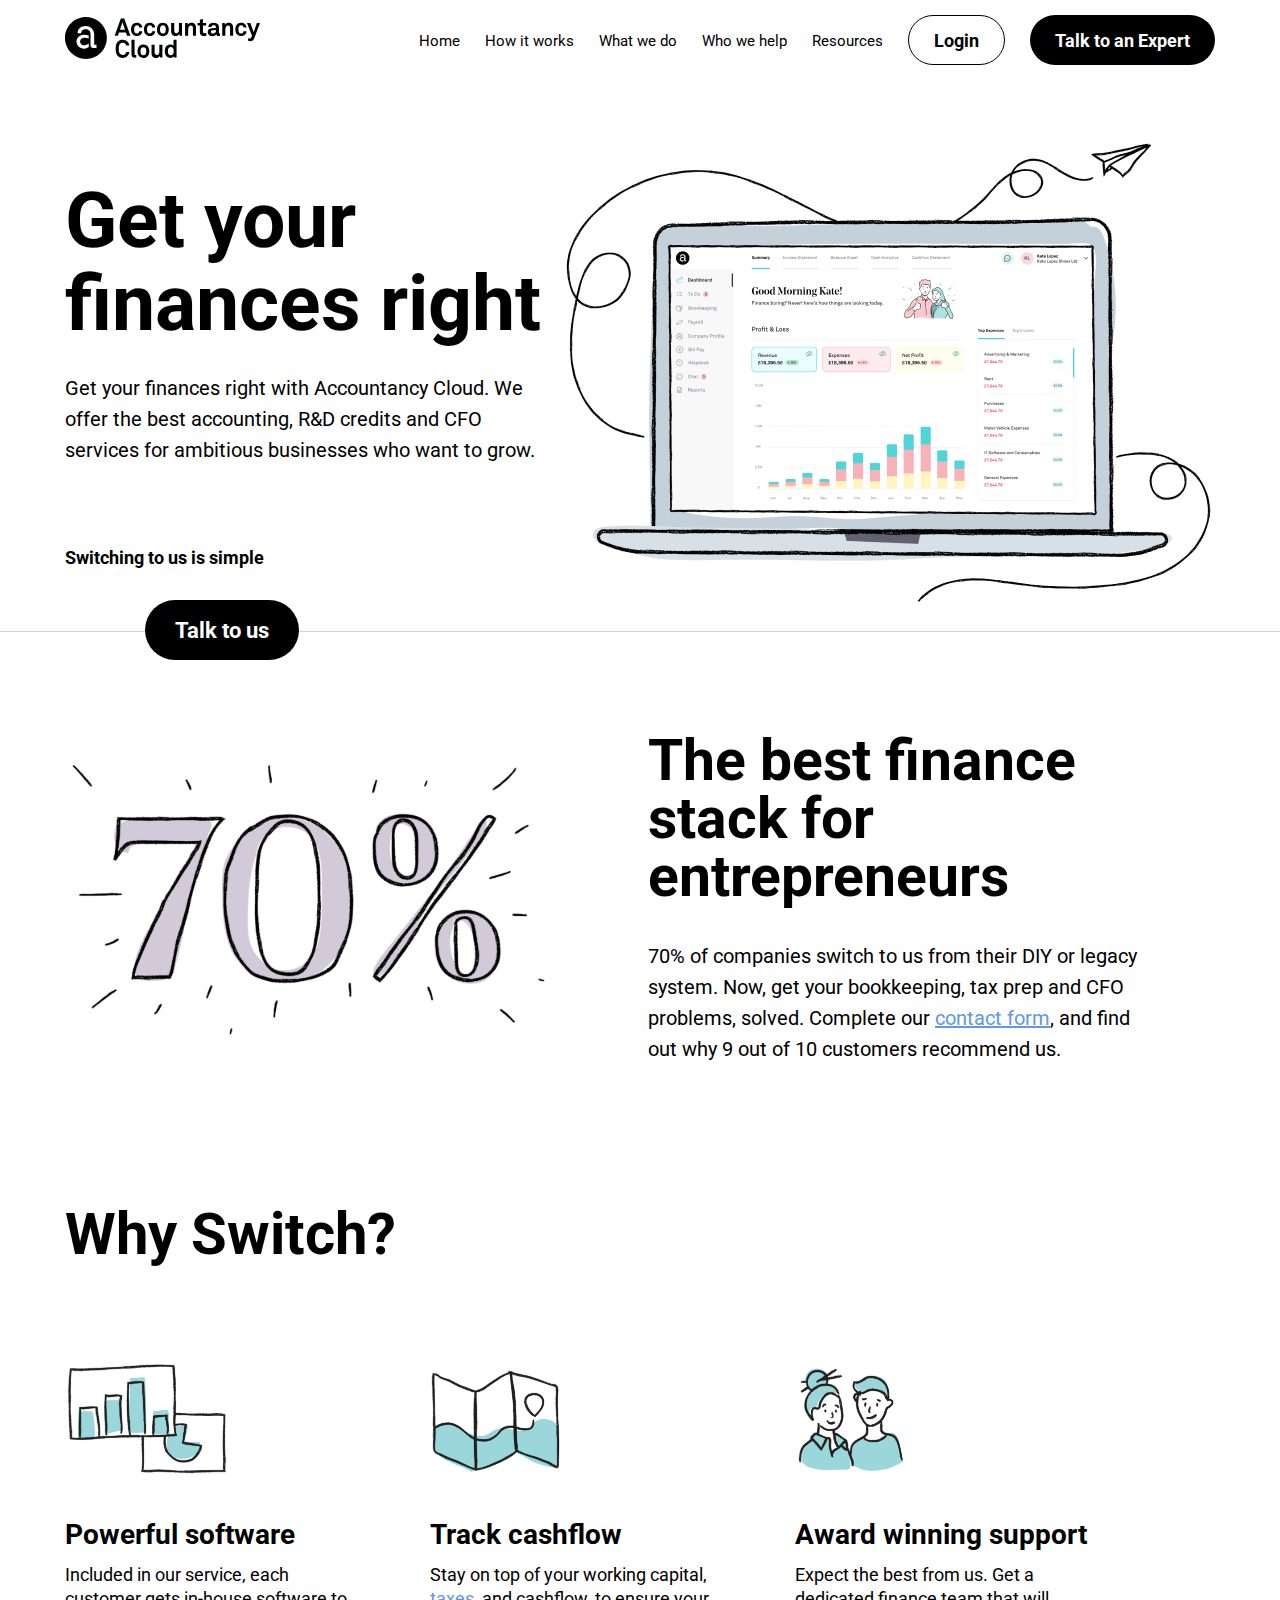
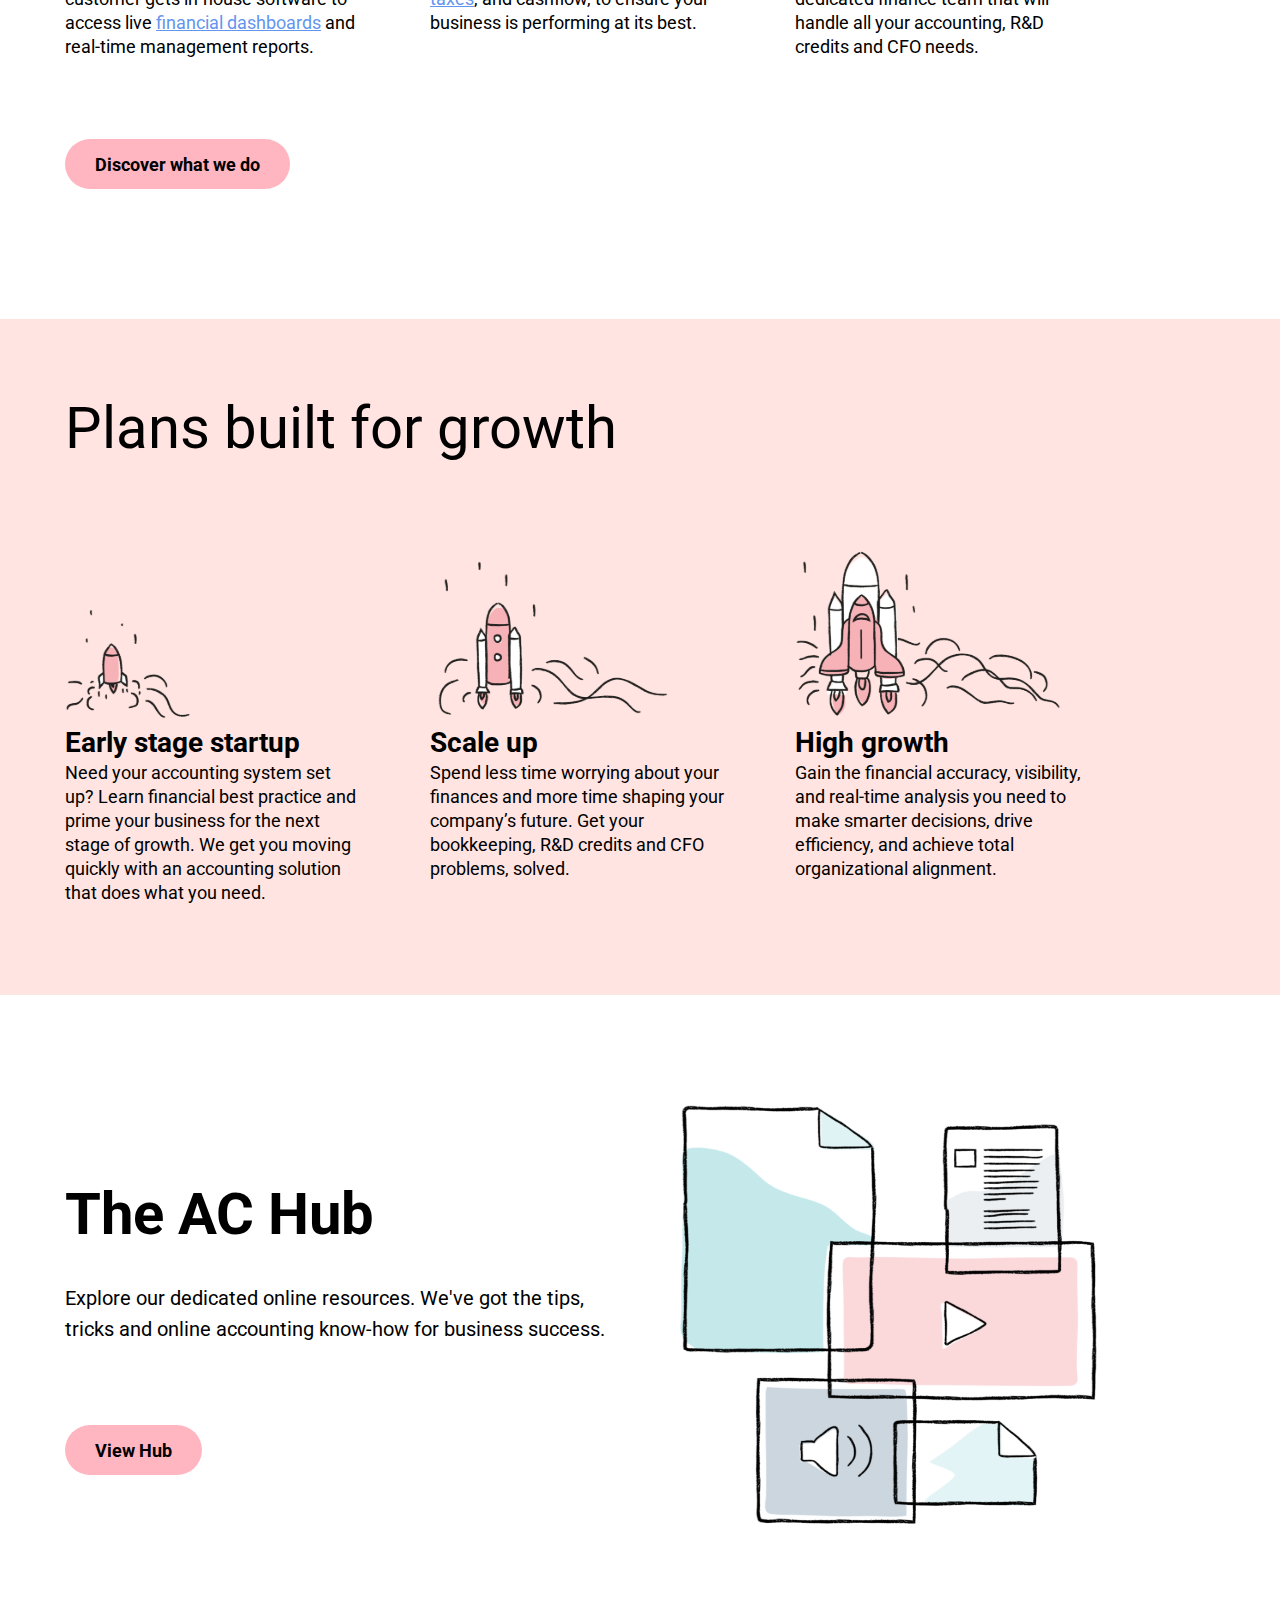
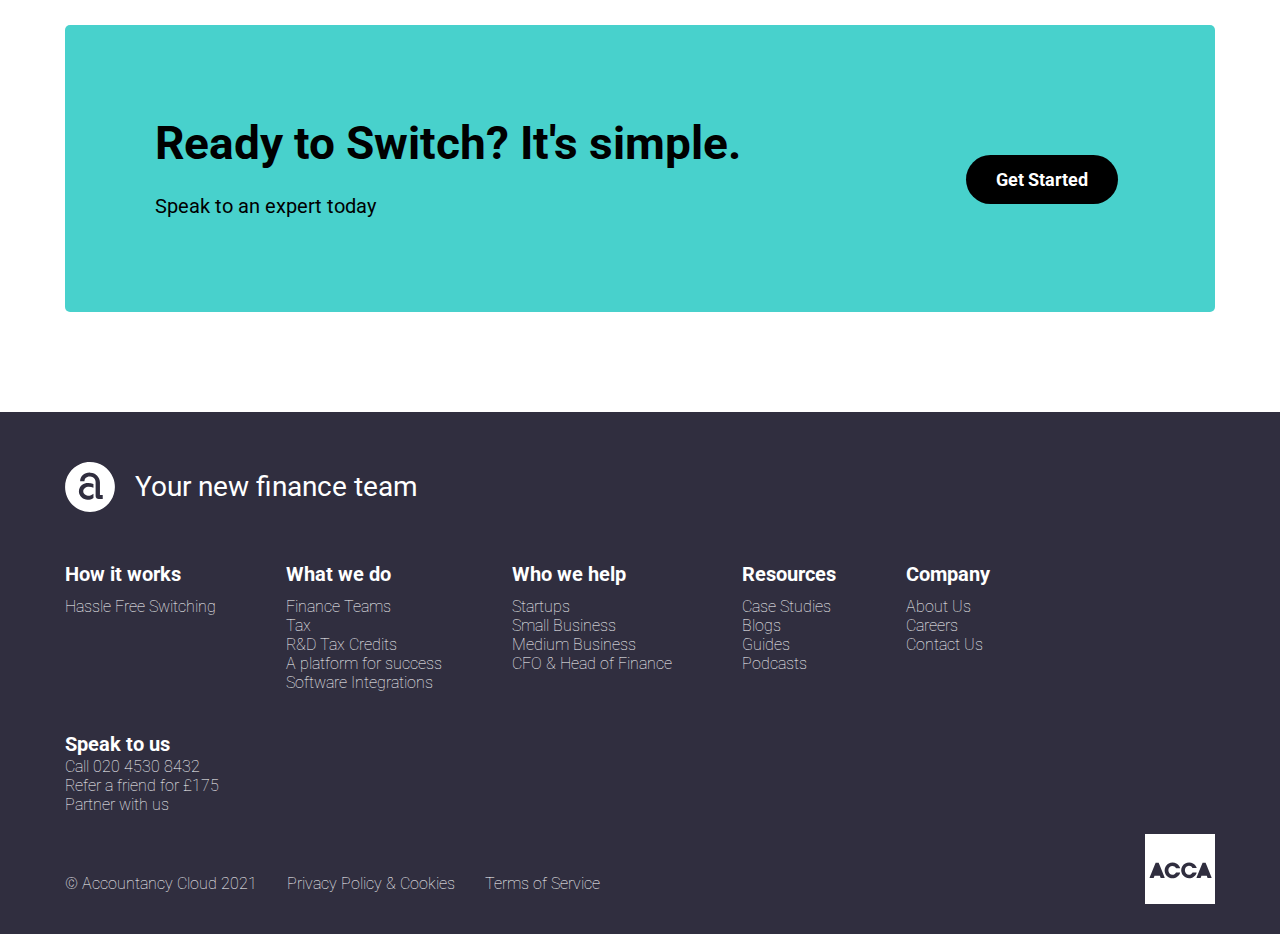
==== Lecture tips/lesson6 (верстка)/index.html @ 52d81e80 "fgh" ====
<!DOCTYPE html>
<html lang="en">
<head>
    <meta charset="UTF-8">
    <meta name="viewport" content="width=device-width,initial-scale=1,maximum-scale=1,user-scalable=no"/>
    <meta http-equiv="X-UA-Compatible" content="IE=edge"/>
    <title>Title</title>
    <link rel="preconnect" href="https://fonts.googleapis.com">
    <link rel="preconnect" href="https://fonts.gstatic.com" crossorigin>
    <link href="https://fonts.googleapis.com/css2?family=Roboto:ital,wght@0,100;0,300;0,400;0,500;0,700;0,900;1,100;1,300;1,400;1,500;1,700;1,900&display=swap"
          rel="stylesheet">
    <link rel="stylesheet" href="style.css">
</head>
<body>

<header class="header">
    <div class="header_info wrap">
        <div class="header_logo">
            <img src="images/Logo.svg" alt="Logo ">
        </div>
        <nav class="nav_menu">
            <div class="nav_menu_item"><a href="#">Home</a></div>
            <div class="nav_menu_item"><a href="#">How it works</a></div>
            <div class="nav_menu_item"><a href="#">What we do</a></div>
            <div class="nav_menu_item"><a href="#">Who we help</a></div>
            <div class="nav_menu_item"><a href="#">Resources</a></div>

            <button class="nav_btn nav_btn_login">Login</button>
            <button class="nav_btn nav_btn_expert">Talk to an Expert</button>
        </nav>
    </div>

    <div class="bottom_line">
        <div class="header_container wrap">
            <div class="header_contant">
                <h1 class="header_contant_title">Get your finances right</h1>
                <p>Get your finances right with Accountancy Cloud. We offer the best accounting, R&D credits and CFO
                    services for ambitious businesses who want to grow.</p>
                <h4>Switching to us is simple</h4>
            </div>
            <div class="header_contant_img">
                <img src="images/Laptop.png" alt="Background app">
            </div>
        </div>
    </div>

    <button class="header_button_bottom">Talk to us</button>
</header>

<div class="blockTwo wrap">
    <div class="image_blockTwo">
        <img src="images/image_blockTwo.svg" alt="Block Two">
    </div>
    <div class="info_blockTwo">
        <div class="title_blockTwo">The best finance stack for entrepreneurs</div>
        <div class="text_blockTwo">70% of companies switch to us from their DIY or legacy system. Now, get your
            bookkeeping, tax prep and CFO problems, solved. Complete our <span>contact form</span>, and find out why 9
            out of 10
            customers recommend us.
        </div>
    </div>
</div>

<div class="blockThree wrap">
    <h2>Why Switch?</h2>

    <div class="cardsList_blockThree">
        <div class="card_blockThree">
            <img src="images/cardOne.svg" alt="Card One">
            <h3>Powerful software</h3>
            <p>Included in our service, each customer gets in-house software to access live
                <span>financial dashboards</span> and
                real-time management reports.</p>
        </div>
        <div class="card_blockThree">
            <img src="images/cardTwo.svg" alt="Card Two">
            <h3>Track cashflow</h3>
            <p>Stay on top of your working capital, <span>taxes</span>, and cashflow, to ensure your business is
                performing at its
                best.</p>
        </div>
        <div class="card_blockThree">
            <img src="images/cardThree.svg" alt="Card Three">
            <h3>Award winning support</h3>
            <p>Expect the best from us. Get a dedicated finance team that will handle all your accounting, R&D credits
                and CFO needs.</p>
        </div>
    </div>

    <button class="button_blockThree">Discover what we do</button>
</div>

<div class="blockFour">
    <div class="inner_blockFour wrap">
        <h2>Plans built for growth</h2>

        <div class="cardsList_blockFour">
            <div class="card_blockFour">
                <img src="images/cardFour.svg" alt="Card Four">
                <h3>Early stage startup</h3>
                <p>Need your accounting system set up? Learn financial best practice and prime your business for the
                    next stage of growth. We get you moving quickly with an accounting solution that does what you
                    need.</p>
            </div>
            <div class="card_blockFour">
                <img src="images/cardFive.svg" alt="Card Five">
                <h3>Scale up</h3>
                <p>Spend less time worrying about your finances and more time shaping your company’s future. Get
                    your bookkeeping, R&D credits and CFO problems, solved.</p>
            </div>
            <div class="card_blockFour">
                <img src="images/cardSix.svg" alt="Card Six">
                <h3>High growth</h3>
                <p>Gain the financial accuracy, visibility, and real-time analysis you need to make smarter
                    decisions, drive efficiency, and achieve total organizational alignment.</p>
            </div>
        </div>
    </div>
</div>

<div class="blockFive wrap">
    <div class="left_blockFive">
        <h3>The AC Hub</h3>
        <p>Explore our dedicated online resources. We've got the tips, tricks and online accounting know-how for
            business success.</p>
        <button>View Hub</button>
    </div>
    <div class="right_blockFive">
        <img src="images/blockFive.svg" alt="Block Five">
    </div>
</div>

<div class="blockSix">
    <div class="wrap_blockSix wrap">
        <div class="left_blockSix">
            <h3>Ready to Switch? It's simple.</h3>
            <p>Speak to an expert today</p>
        </div>
        <div class="right_blockSix">
            <button>Get Started</button>
        </div>
    </div>
</div>

<div class="containerSeven">
    <div class="containerSeven_wrap wrap">

        <div class="topBox">
            <img src="images/TopBar.svg" alt="Top Box">
            <h4>Your new finance team</h4>
        </div>

        <div class="centralBox">
            <div>
                <h4><a href="#">How it works</a></h4>
                <p><a href="#">Hassle Free Switching</a></p>
            </div>

            <div>
                <h4><a href="#">What we do</a></h4>
                <p><a href="#">Finance Teams</a></p>
                <p><a href="#">Tax</a></p>
                <p><a href="#">R&D Tax Credits</a></p>
                <p><a href="#">A platform for success</a></p>
                <p><a href="#">Software Integrations</a></p>
            </div>

            <div>
                <h4><a href="#">Who we help</a></h4>
                <p><a href="#">Startups</a></p>
                <p><a href="#">Small Business</a></p>
                <p><a href="#">Medium Business</a></p>
                <p><a href="#">CFO & Head of Finance</a></p>
            </div>

            <div>
                <h4><a href="#">Resources</a></h4>
                <p><a href="#">Case Studies</a></p>
                <p><a href="#">Blogs</a></p>
                <p><a href="#">Guides</a></p>
                <p><a href="#">Podcasts</a></p>
            </div>

            <div>
                <h4><a href="#">Company</a></h4>
                <p><a href="#">About Us</a></p>
                <p><a href="#">Careers</a></p>
                <p><a href="#">Contact Us</a></p>
            </div>
        </div>

        <div class="central_secondBox">
            <h4><a href="#">Speak to us</a></h4>
            <p><a href="#">Call 020 4530 8432</a></p>
            <p><a href="#">Refer a friend for £175</a></p>
            <p><a href="#">Partner with us</a></p>
        </div>

        <div class="bottomBox">
            <div class="bottomBox_left">
                <p><a href="#">© Accountancy Cloud 2021</a></p>
                <p><a href="#">Privacy Policy & Cookies</a></p>
                <p><a href="#">Terms of Service</a></p>
            </div>
            <div class="bottomBox_right">
                <img src="images/BottomBox.svg" alt="Bottom Box">
            </div>
        </div>

    </div>
</div>

</body>
</html>
---- Lecture tips/lesson6 (верстка)/style.css ----
* {
    font-family: 'Roboto', sans-serif;
    margin: 0;
    padding: 0;
}
:root {
    --black-color: #000;
}
.wrap {
    max-width: 1150px;
    margin: 0 auto;
}

/* Меню 1 */
.nav_menu_item > a {
    font-size: 15px;
    line-height: 16px;
    color: var(--black-color);
    text-decoration: none;
}
.header {

}
.header_info {
    height: 80px;
    display: flex;
    align-items: center;
    justify-content: space-between;

}
.nav_menu  {
    display: flex;
    align-items: center;
    grid-column-gap: 25px;
}
.nav_btn {
    height: 50px;
    box-sizing: border-box;
    border-radius: 100px;
    font-weight: bold;
    font-size: 18px;
    line-height: 25px;
    padding: 0 25px;
    cursor: pointer;
    transition: box-shadow .35s ;
}
.nav_btn:hover {
    box-shadow: 0px 0px 10px 1px #000000;
}
.nav_btn_login {
    border: 1px solid var(--black-color);
    background: none;
    color: var(--black-color);
}
.nav_btn_expert {
    color: white;
    background: var(--black-color);
    border: none ;
}

/* Блок 1 */
.header_container {
    display: flex;
    justify-content: space-between;
}
.header_contant_title {
    padding-top: 100px;
    font-weight: bold;
    font-size: 77px;
    line-height: 83px;
}
.header_contant_img {
    padding-top: 30px;
}
.header_contant > p {
    margin-top: 27px;
    font-size: 20px;
    line-height: 31px;
}
.header_contant > h4 {
    margin-top: 80px;
    font-weight: bold;
    font-size: 18px;
    line-height: 24px;
}
.bottom_line {
    border-bottom: 1px solid lightgrey;
    position: relative;
}
.header_button_bottom {
    border-radius: 100px;
    background: var(--black-color);
    color: white;
    height: 60px;
    font-weight: bold;
    font-size: 22px;
    line-height: 25px;
    padding: 0 30px;
    border: none;
    cursor: pointer;
    transition: box-shadow .35s ;
    position: absolute;
    left: 145px;
    top: 600px;
}
.header_button_bottom:hover{
    box-shadow: 0px 0px 10px 1px #000000;
}
.header {
    margin-bottom: 100px;
}

/* Блок 2 */
.blockTwo {
    display: flex;
    margin-bottom: 140px;
}
.info_blockTwo {
    display: flex;
    flex-direction: column;
    grid-column-gap: 35px;
    margin-left: 100px;
}
.title_blockTwo {
    font-weight: bold;
    font-size: 57px;
    line-height: 58px;
}
.text_blockTwo {
    font-weight: normal;
    font-size: 20px;
    line-height: 31px;
    margin-top: 35px;
    width: 515px;
}
.text_blockTwo > span {
    color: cornflowerblue;
    text-decoration: underline cornflowerblue;
}
.image_blockTwo {
    display: flex;
    align-items: center;
    justify-content: center;
}

/* Блок 3 */
.blockThree > h2 {
    font-weight: bold;
    font-size: 58px;
    line-height: 58px;
}
.cardsList_blockThree {
    display: flex;
    grid-column-gap: 70px;
    margin: 80px 0;
}
.card_blockThree {
    max-width: 295px;
}
.card_blockThree > h3 {
    font-weight: bold;
    font-size: 28px;
    line-height: 36px;
    margin-top: 20px;
}
.card_blockThree > p {
    font-weight: normal;
    font-size: 18px;
    line-height: 24px;
    margin-top: 10px;
}
.card_blockThree > p > span {
    color: cornflowerblue;
    text-decoration: underline cornflowerblue;
}
.button_blockThree {
    margin-bottom: 130px;
    height: 50px;
    box-sizing: border-box;
    padding: 10px 30px;
    background: lightpink;
    font-weight: bold;
    font-size: 18px;
    line-height: 25px;
    border: none;
    border-radius: 100px;
    cursor: pointer;
    transition: box-shadow .35s ;
}
.button_blockThree:hover {
    box-shadow: 0px 0px 10px 1px #000000;
}

/* Блок 4 */
.blockFour {
    background: mistyrose;
}
.inner_blockFour > h2 {
    font-weight: normal;
    font-size: 58px;
    line-height: 58px;
    padding: 80px 0 90px;
}
.cardsList_blockFour {
    display: flex;
    grid-column-gap: 70px;
}
.card_blockFour {
    max-width: 295px;
    margin-bottom: 90px;
}
.card_blockFour > h3 {
    font-weight: bold;
    font-size: 28px;
    line-height: 36px;
}
.card_blockFour > p {
    font-weight: normal;
    font-size: 18px;
    line-height: 24px;
}

/* Блок 5 */
.blockFive {
    display: flex;
}
.left_blockFive > h3 {
    font-weight: bold;
    font-size: 58px;
    line-height: 58px;
    padding-top: 190px;
}
.left_blockFive > p {
    font-weight: normal;
    font-size: 20px;
    line-height: 31px;
    max-width: 550px;
    padding-top: 40px;
}
.left_blockFive > button {
    height: 50px;
    padding: 10px 30px;
    box-sizing: border-box;
    border: none;
    background: lightpink;
    border-radius: 100px;
    cursor: pointer;
    transition: box-shadow .35s ;
    font-weight: bold;
    font-size: 18px;
    line-height: 25px;
    margin: 80px 0 150px;
}
.left_blockFive > button:hover {
    box-shadow: 0px 0px 10px 1px #000000;
}
.right_blockFive > img {
    margin-top: 110px;
}

/* Блок 6 */
.wrap_blockSix {
    display: flex;
    background: mediumturquoise;
    border-radius: 5px;
}
.left_blockSix > h3 {
    font-weight: bold;
    font-size: 46px;
    line-height: 56px;
    max-width: 600px;
    padding: 90px 0 0 90px;
}
.left_blockSix > p {
    font-weight: normal;
    font-size: 20px;
    line-height: 31px;
    padding: 20px 0 90px 90px;
}
.right_blockSix {
    margin-top: 130px;
    margin-left: 225px;
}
.right_blockSix > button {
    box-sizing: border-box;
    font-weight: bold;
    font-size: 18px;
    line-height: 25px;
    padding: 12px 30px;
    color: white;
    background: var(--black-color);
    border: none;
    border-radius: 100px;
    cursor: pointer;
    transition: box-shadow .35s ;
}
.right_blockSix > button:hover {
    box-shadow: 0px 0px 10px 1px #000000;
}

/* Блок 7 */
.containerSeven {
    background: #302E3F;;
    color: white;
}
.topBox {
    display: flex;
    height: 50px;
    align-items: center;
    grid-column-gap: 20px;
    padding: 50px 0;
    margin-top: 100px;
}
.topBox > h4 {
    font-weight: normal;
    font-size: 28px;
    line-height: 36px;
}
.centralBox {
    display: flex;
    grid-column-gap: 70px;
    padding-bottom: 40px;
}
.centralBox > div {
    max-width: 170px;
}
.centralBox > div > h4 > a, p > a {
    text-decoration: none;
    color: white;
}
.centralBox > div > h4 > a {
    font-weight: bold;
    font-size: 20px;
    line-height: 25px;
}
.centralBox > div > h4 {
    padding-bottom: 10px;
}
.centralBox > div > p > a {
    font-weight: lighter;
    font-size: 16px;
    line-height: 16px;
}
.central_secondBox > h4 > a, p > a {
    text-decoration: none;
    color: white;
}
.central_secondBox > h4 > a {
    font-weight: bold;
    font-size: 20px;
    line-height: 25px;
}
.central_secondBox > p > a {
    font-weight: lighter;
    font-size: 16px;
    line-height: 16px;
}
.bottomBox {
    display: flex;
    justify-content: space-between;
    height: 100px;
    margin-top: 20px;
}
.bottomBox_left {
    display: flex;
    align-items: center;
    grid-column-gap: 30px;
}
.bottomBox_left > p > a {
    font-weight: lighter;
    font-size: 16px;
    line-height: 22px;
}
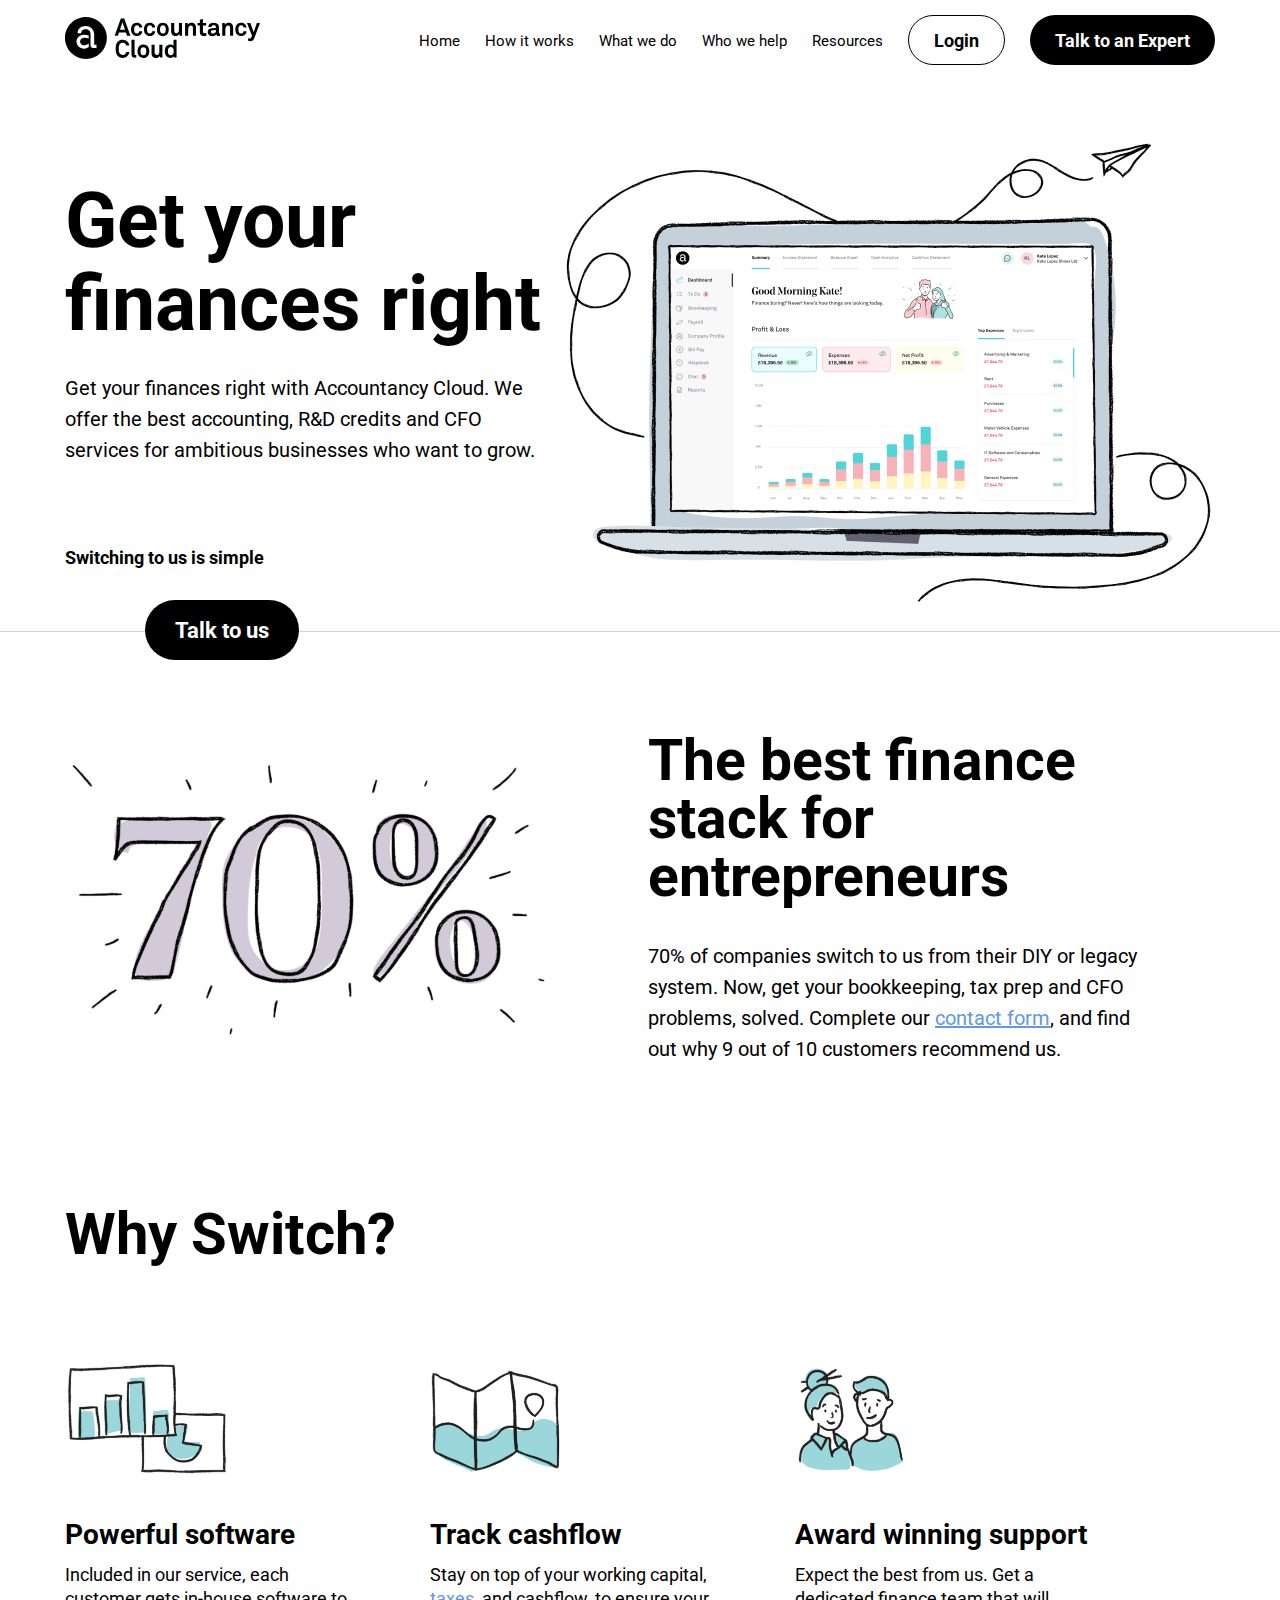
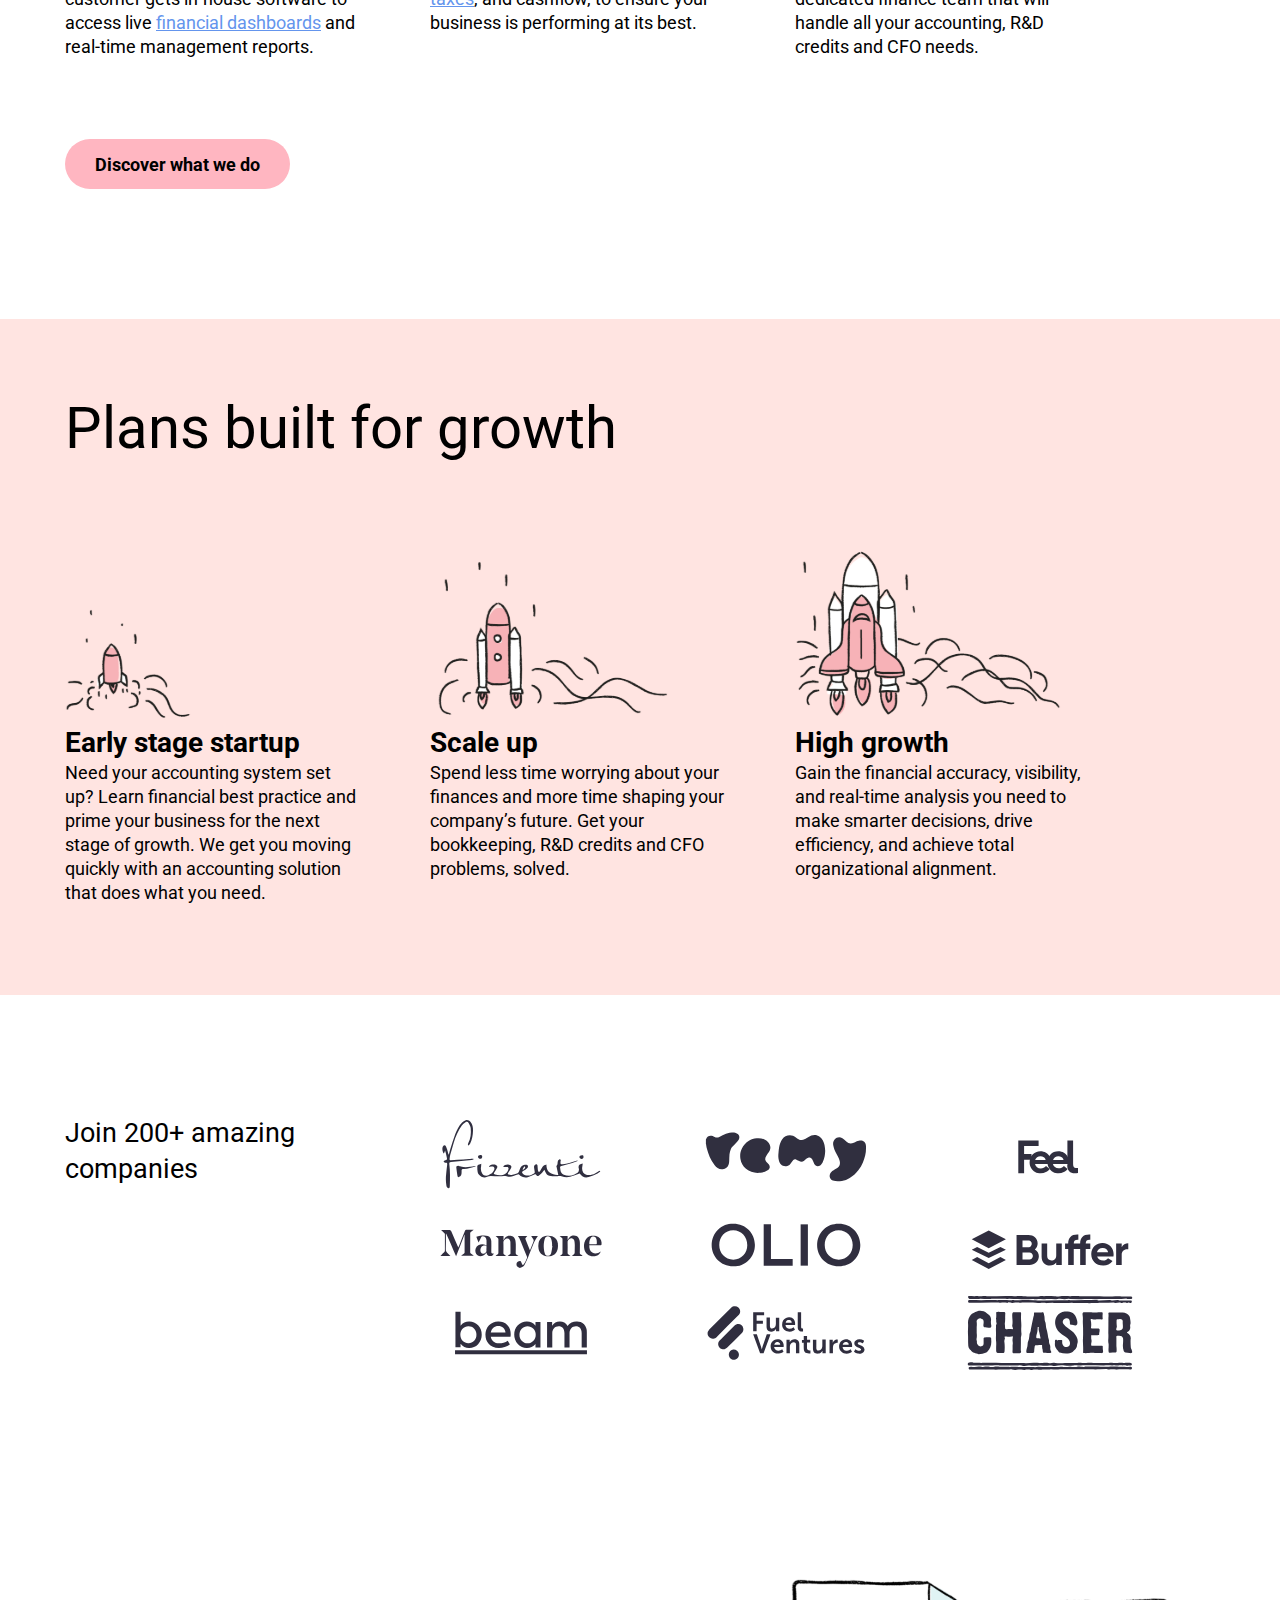
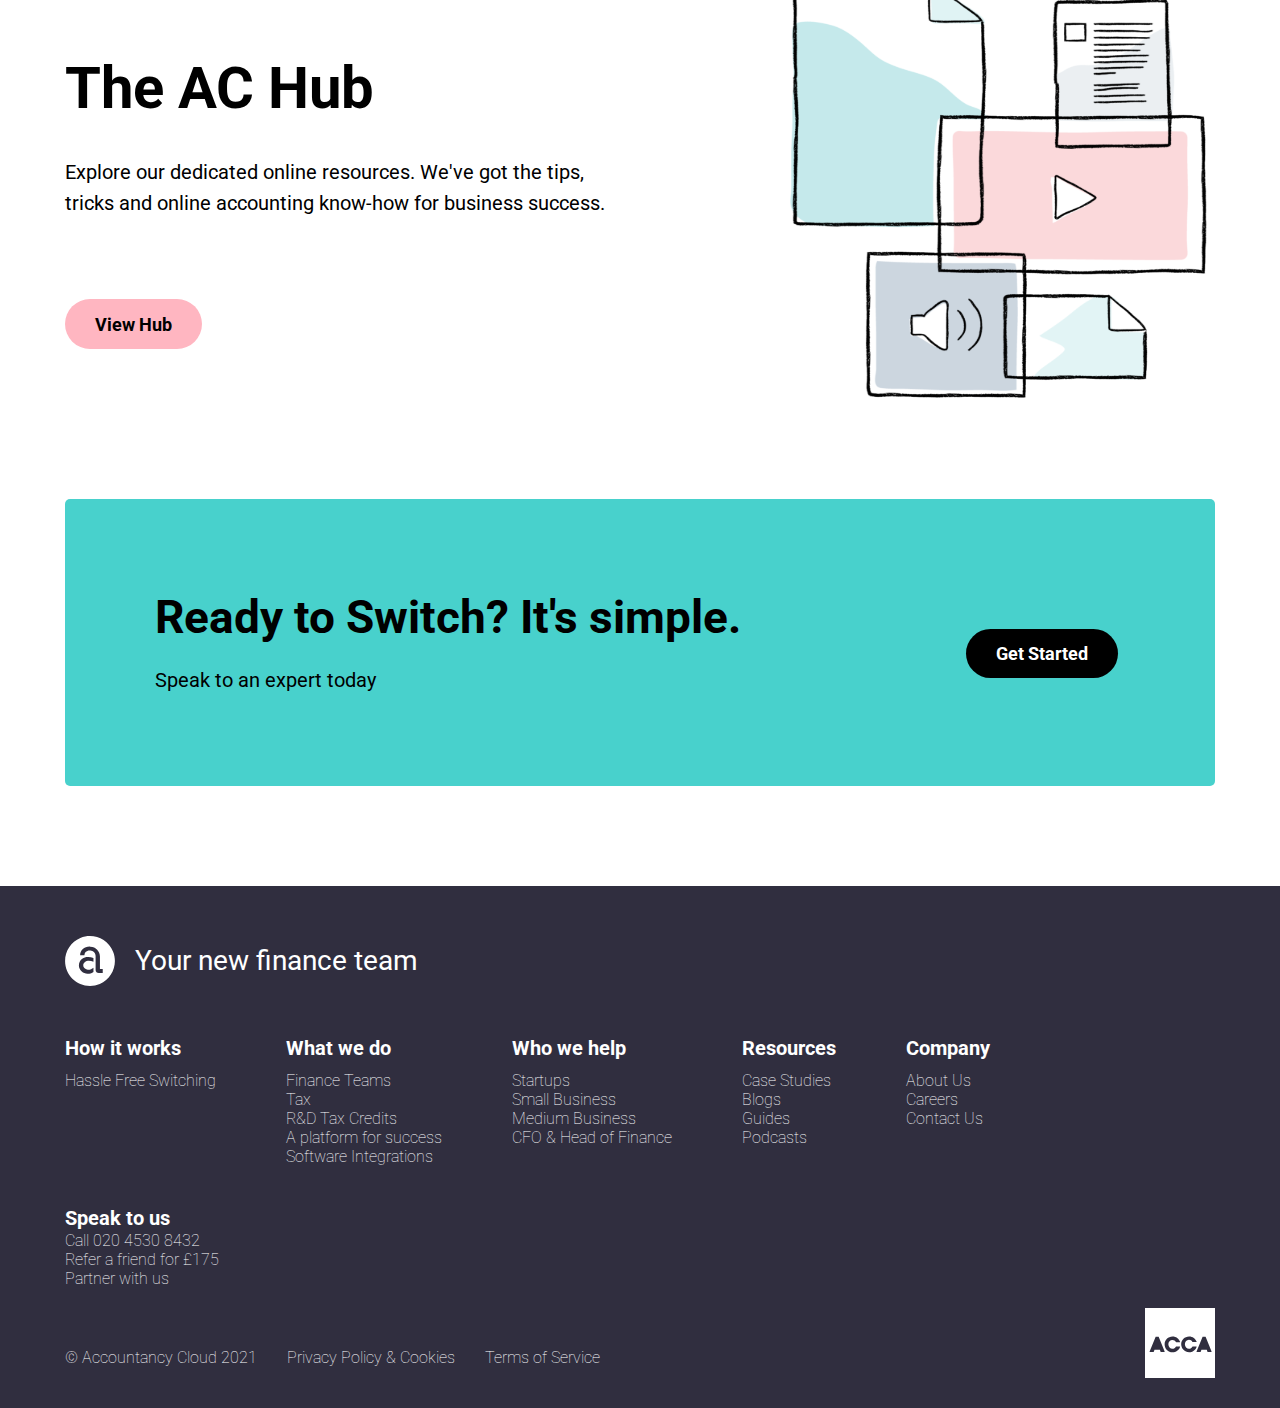
==== commit a582d7f1: "fgh" ====
--- a/Lecture tips/lesson6 (верстка)/index.html
+++ b/Lecture tips/lesson6 (верстка)/index.html
@@ -118,6 +118,30 @@
     </div>
 </div>
 
+<div class="block_listOfComapies wrap">
+    <div class="blockLOC-left">
+        <p>Join 200+ amazing companies</p>
+    </div>
+
+    <div class="blockLOC-right">
+        <div>
+            <img src="images/loc_1.svg" alt="loc 1">
+            <img src="images/loc_2.svg" alt="loc 2">
+            <img src="images/loc_3.svg" alt="loc 3">
+        </div>
+        <div>
+            <img src="images/loc_4.svg" alt="loc 4">
+            <img src="images/loc_5.svg" alt="loc 5">
+            <img src="images/loc_6.svg" alt="loc 6">
+        </div>
+        <div>
+            <img src="images/loc_7.svg" alt="loc 7">
+            <img src="images/loc_8.svg" alt="loc 8">
+            <img src="images/loc_9.svg" alt="loc 9">
+        </div>
+    </div>
+</div>
+
 <div class="blockFive wrap">
     <div class="left_blockFive">
         <h3>The AC Hub</h3>
--- a/Lecture tips/lesson6 (верстка)/style.css
+++ b/Lecture tips/lesson6 (верстка)/style.css
@@ -218,6 +218,26 @@
     font-weight: normal;
     font-size: 18px;
     line-height: 24px;
+}
+
+/* Блок List of Companies */
+.block_listOfComapies {
+    display: flex;
+    margin-top: 120px;
+    margin-bottom: 90px;
+}
+.blockLOC-left {
+    max-width: 240px;
+}
+.blockLOC-left > p {
+    font-weight: normal;
+    font-size: 27px;
+    line-height: 36px;
+    width: 236px;
+}
+.blockLOC-right {
+    display: flex;
+    margin-left: 120px;
 }
 
 /* Блок 5 */
@@ -255,7 +275,7 @@
     box-shadow: 0px 0px 10px 1px #000000;
 }
 .right_blockFive > img {
-    margin-top: 110px;
+    margin: 110px 0 0 110px;
 }
 
 /* Блок 6 */
